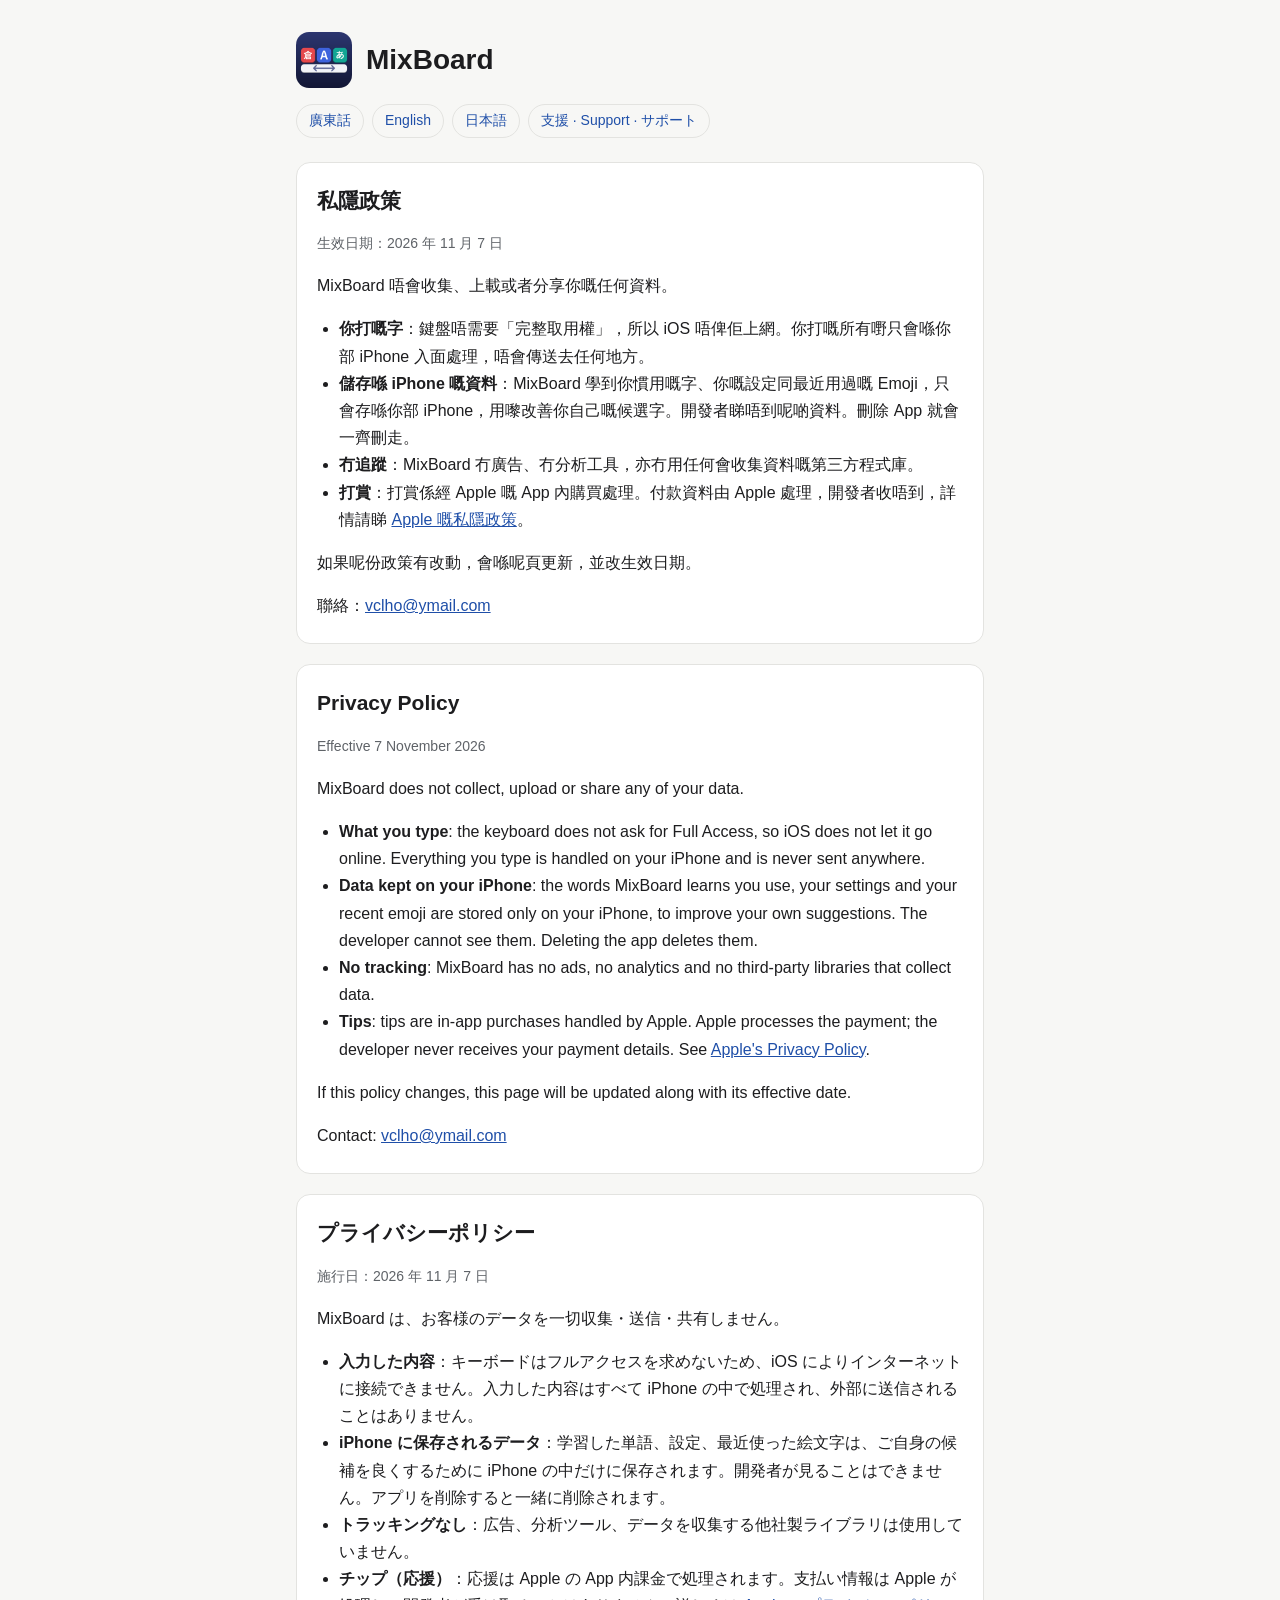
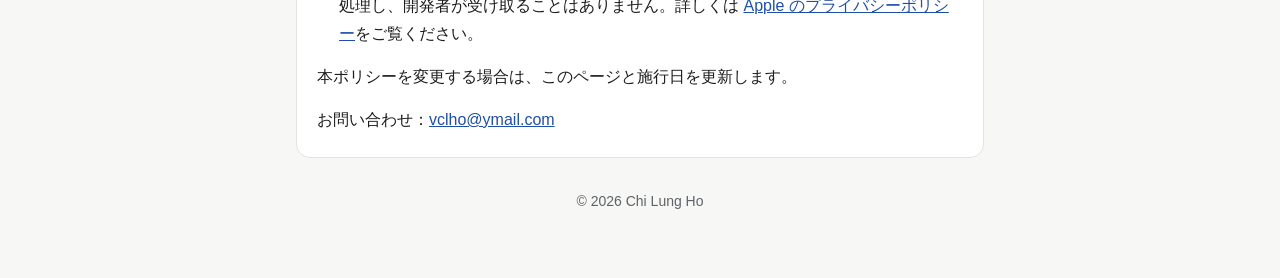
==== privacy.html @ 827600d1 "MixBoard support and privacy pages Co-Authored-By: Claude Opus 5.5 <noreply@anthropic.com>" ====
<!doctype html>
<html lang="zh-HK">
<head>
<meta charset="utf-8">
<meta name="viewport" content="width=device-width, initial-scale=1">
<title>MixBoard 私隱政策 · Privacy Policy · プライバシーポリシー</title>
<meta name="description" content="MixBoard collects no data. What you type stays on your iPhone.">
<link rel="icon" href="icon.png">
<link rel="apple-touch-icon" href="icon.png">
<link rel="stylesheet" href="style.css">
</head>
<body>
<main>
  <header>
    <img src="icon.png" alt="">
    <h1>MixBoard</h1>
  </header>
  <nav class="langs">
    <a href="#zh">廣東話</a><a href="#en">English</a><a href="#ja">日本語</a><a href="./">支援 · Support · サポート</a>
  </nav>

  <section id="zh" lang="zh-HK">
    <h2>私隱政策</h2>
    <p class="muted">生效日期：2026 年 11 月 7 日</p>
    <p>MixBoard 唔會收集、上載或者分享你嘅任何資料。</p>
    <ul>
      <li><strong>你打嘅字</strong>：鍵盤唔需要「完整取用權」，所以 iOS 唔俾佢上網。你打嘅所有嘢只會喺你部 iPhone 入面處理，唔會傳送去任何地方。</li>
      <li><strong>儲存喺 iPhone 嘅資料</strong>：MixBoard 學到你慣用嘅字、你嘅設定同最近用過嘅 Emoji，只會存喺你部 iPhone，用嚟改善你自己嘅候選字。開發者睇唔到呢啲資料。刪除 App 就會一齊刪走。</li>
      <li><strong>冇追蹤</strong>：MixBoard 冇廣告、冇分析工具，亦冇用任何會收集資料嘅第三方程式庫。</li>
      <li><strong>打賞</strong>：打賞係經 Apple 嘅 App 內購買處理。付款資料由 Apple 處理，開發者收唔到，詳情請睇 <a href="https://www.apple.com/legal/privacy/">Apple 嘅私隱政策</a>。</li>
    </ul>
    <p>如果呢份政策有改動，會喺呢頁更新，並改生效日期。</p>
    <p>聯絡：<a href="mailto:vclho@ymail.com">vclho@ymail.com</a></p>
  </section>

  <section id="en" lang="en">
    <h2>Privacy Policy</h2>
    <p class="muted">Effective 7 November 2026</p>
    <p>MixBoard does not collect, upload or share any of your data.</p>
    <ul>
      <li><strong>What you type</strong>: the keyboard does not ask for Full Access, so iOS does not let it go online. Everything you type is handled on your iPhone and is never sent anywhere.</li>
      <li><strong>Data kept on your iPhone</strong>: the words MixBoard learns you use, your settings and your recent emoji are stored only on your iPhone, to improve your own suggestions. The developer cannot see them. Deleting the app deletes them.</li>
      <li><strong>No tracking</strong>: MixBoard has no ads, no analytics and no third-party libraries that collect data.</li>
      <li><strong>Tips</strong>: tips are in-app purchases handled by Apple. Apple processes the payment; the developer never receives your payment details. See <a href="https://www.apple.com/legal/privacy/">Apple's Privacy Policy</a>.</li>
    </ul>
    <p>If this policy changes, this page will be updated along with its effective date.</p>
    <p>Contact: <a href="mailto:vclho@ymail.com">vclho@ymail.com</a></p>
  </section>

  <section id="ja" lang="ja">
    <h2>プライバシーポリシー</h2>
    <p class="muted">施行日：2026 年 11 月 7 日</p>
    <p>MixBoard は、お客様のデータを一切収集・送信・共有しません。</p>
    <ul>
      <li><strong>入力した内容</strong>：キーボードはフルアクセスを求めないため、iOS によりインターネットに接続できません。入力した内容はすべて iPhone の中で処理され、外部に送信されることはありません。</li>
      <li><strong>iPhone に保存されるデータ</strong>：学習した単語、設定、最近使った絵文字は、ご自身の候補を良くするために iPhone の中だけに保存されます。開発者が見ることはできません。アプリを削除すると一緒に削除されます。</li>
      <li><strong>トラッキングなし</strong>：広告、分析ツール、データを収集する他社製ライブラリは使用していません。</li>
      <li><strong>チップ（応援）</strong>：応援は Apple の App 内課金で処理されます。支払い情報は Apple が処理し、開発者が受け取ることはありません。詳しくは <a href="https://www.apple.com/legal/privacy/">Apple のプライバシーポリシー</a>をご覧ください。</li>
    </ul>
    <p>本ポリシーを変更する場合は、このページと施行日を更新します。</p>
    <p>お問い合わせ：<a href="mailto:vclho@ymail.com">vclho@ymail.com</a></p>
  </section>

  <footer>© 2026 Chi Lung Ho</footer>
</main>
</body>
</html>
---- style.css ----
:root {
  --bg: #f7f7f5;
  --card: #ffffff;
  --text: #1d1d1f;
  --muted: #5f6368;
  --accent: #1f4fa8;
  --line: #e3e3e0;
}
@media (prefers-color-scheme: dark) {
  :root {
    --bg: #111214;
    --card: #1b1c1f;
    --text: #ececec;
    --muted: #a0a4ab;
    --accent: #7fa6ff;
    --line: #2c2e33;
  }
}
* { box-sizing: border-box; }
body {
  margin: 0;
  background: var(--bg);
  color: var(--text);
  font: 16px/1.7 -apple-system, BlinkMacSystemFont, "PingFang HK", "Hiragino Sans", "Helvetica Neue", sans-serif;
}
main { max-width: 720px; margin: 0 auto; padding: 32px 16px 64px; }
header { display: flex; align-items: center; gap: 14px; margin-bottom: 8px; }
header img { width: 56px; height: 56px; border-radius: 13px; }
h1 { font-size: 28px; margin: 0; }
nav.langs { margin: 16px 0 24px; display: flex; gap: 8px; flex-wrap: wrap; }
nav.langs a {
  padding: 4px 12px; border: 1px solid var(--line); border-radius: 999px;
  color: var(--accent); text-decoration: none; font-size: 14px;
}
section {
  background: var(--card); border: 1px solid var(--line); border-radius: 14px;
  padding: 20px 20px 8px; margin-bottom: 20px;
}
h2 { font-size: 21px; margin: 0 0 8px; }
h3 { font-size: 17px; margin: 20px 0 4px; }
p, li { color: var(--text); }
.muted { color: var(--muted); font-size: 14px; }
a { color: var(--accent); }
ol, ul { padding-left: 22px; }
footer { color: var(--muted); font-size: 14px; text-align: center; margin-top: 32px; }
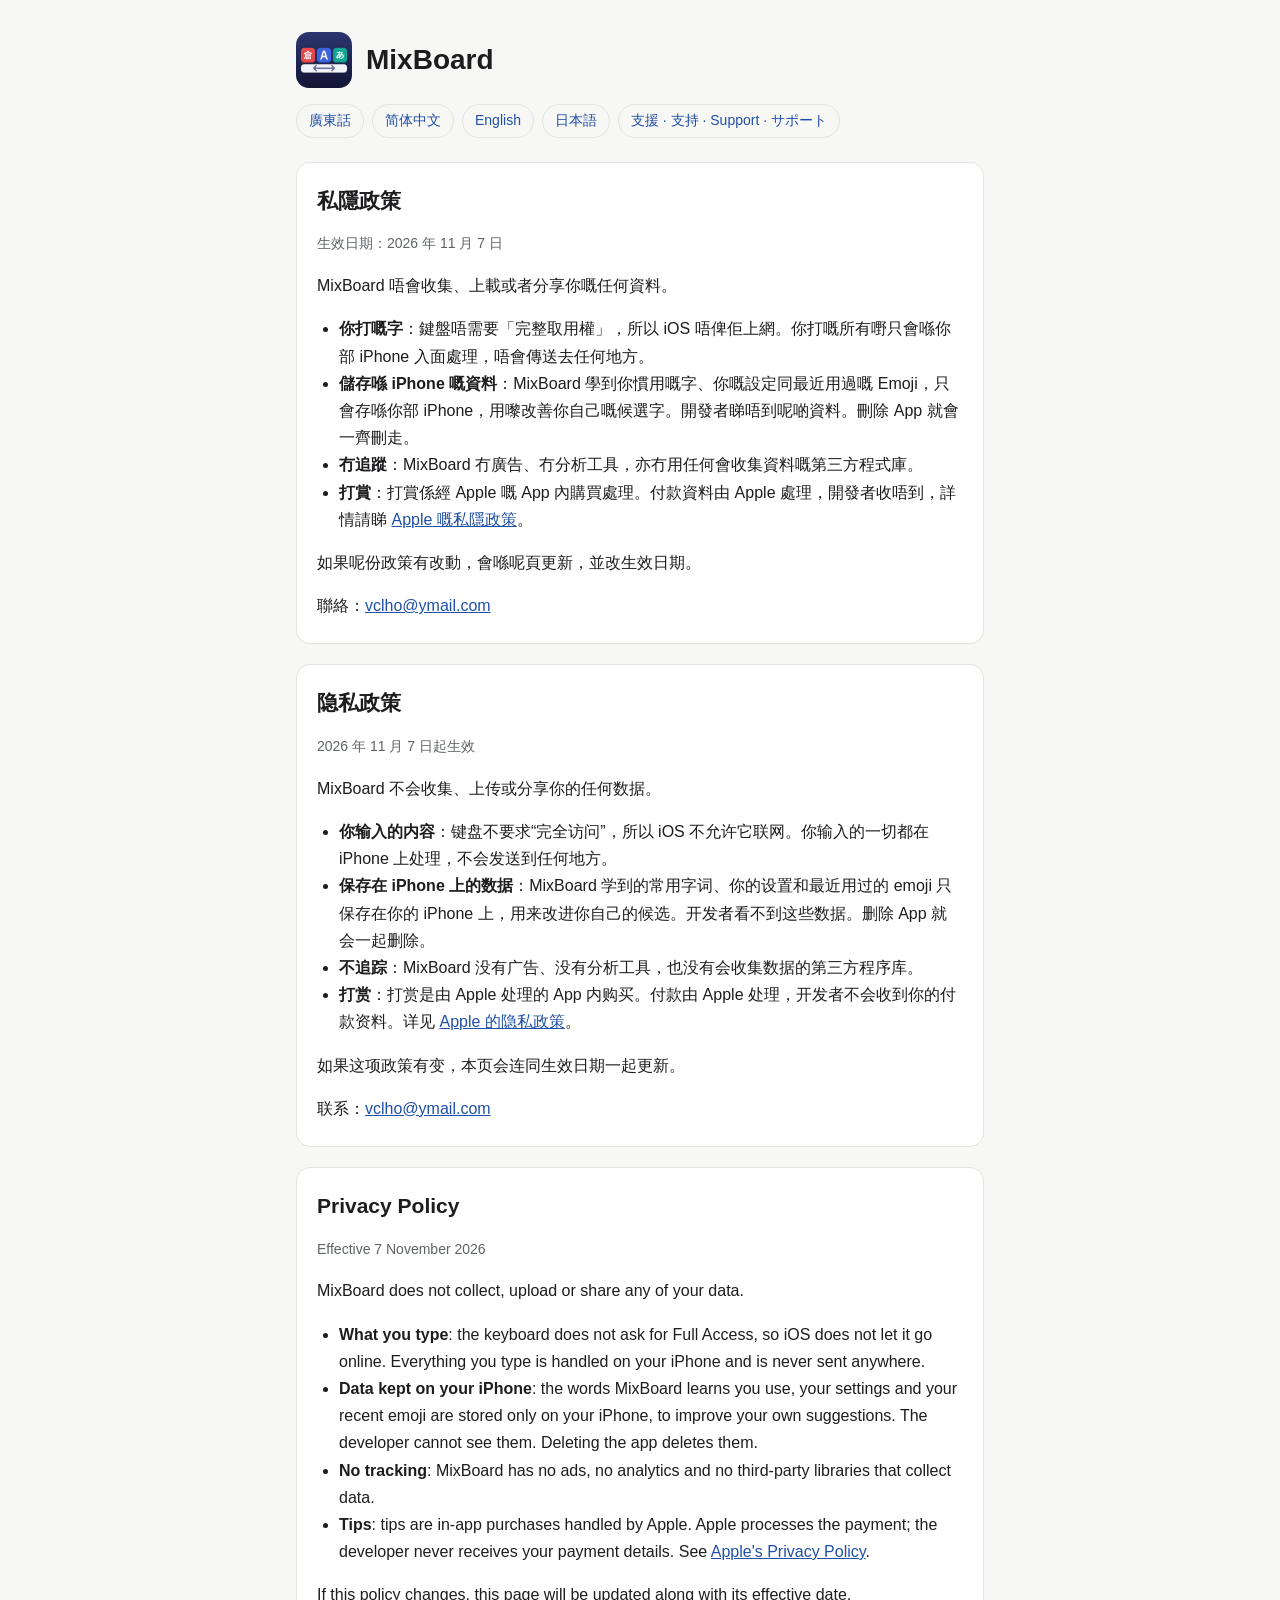
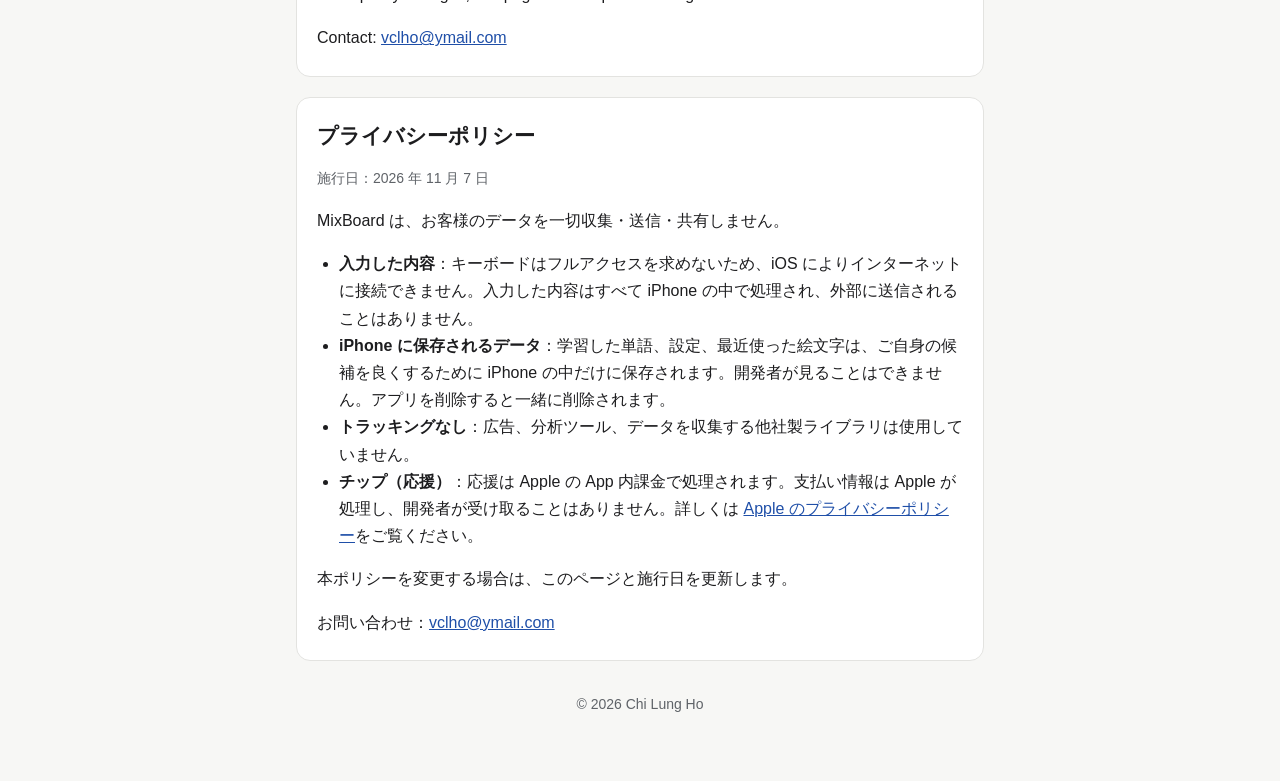
==== commit 573c0862: "注音, 筆劃, 拼音 and 简体中文: support and privacy pages for 1.2 Co-Authored-By: Claude Opus 5.5 <noreply@anth" ====
--- a/privacy.html
+++ b/privacy.html
@@ -16,7 +16,7 @@
     <h1>MixBoard</h1>
   </header>
   <nav class="langs">
-    <a href="#zh">廣東話</a><a href="#en">English</a><a href="#ja">日本語</a><a href="./">支援 · Support · サポート</a>
+    <a href="#zh">廣東話</a><a href="#hans">简体中文</a><a href="#en">English</a><a href="#ja">日本語</a><a href="./">支援 · 支持 · Support · サポート</a>
   </nav>
 
   <section id="zh" lang="zh-HK">
@@ -31,6 +31,20 @@
     </ul>
     <p>如果呢份政策有改動，會喺呢頁更新，並改生效日期。</p>
     <p>聯絡：<a href="mailto:vclho@ymail.com">vclho@ymail.com</a></p>
+  </section>
+
+  <section id="hans" lang="zh-Hans">
+    <h2>隐私政策</h2>
+    <p class="muted">2026 年 11 月 7 日起生效</p>
+    <p>MixBoard 不会收集、上传或分享你的任何数据。</p>
+    <ul>
+      <li><strong>你输入的内容</strong>：键盘不要求“完全访问”，所以 iOS 不允许它联网。你输入的一切都在 iPhone 上处理，不会发送到任何地方。</li>
+      <li><strong>保存在 iPhone 上的数据</strong>：MixBoard 学到的常用字词、你的设置和最近用过的 emoji 只保存在你的 iPhone 上，用来改进你自己的候选。开发者看不到这些数据。删除 App 就会一起删除。</li>
+      <li><strong>不追踪</strong>：MixBoard 没有广告、没有分析工具，也没有会收集数据的第三方程序库。</li>
+      <li><strong>打赏</strong>：打赏是由 Apple 处理的 App 内购买。付款由 Apple 处理，开发者不会收到你的付款资料。详见 <a href="https://www.apple.com/legal/privacy/">Apple 的隐私政策</a>。</li>
+    </ul>
+    <p>如果这项政策有变，本页会连同生效日期一起更新。</p>
+    <p>联系：<a href="mailto:vclho@ymail.com">vclho@ymail.com</a></p>
   </section>
 
   <section id="en" lang="en">
